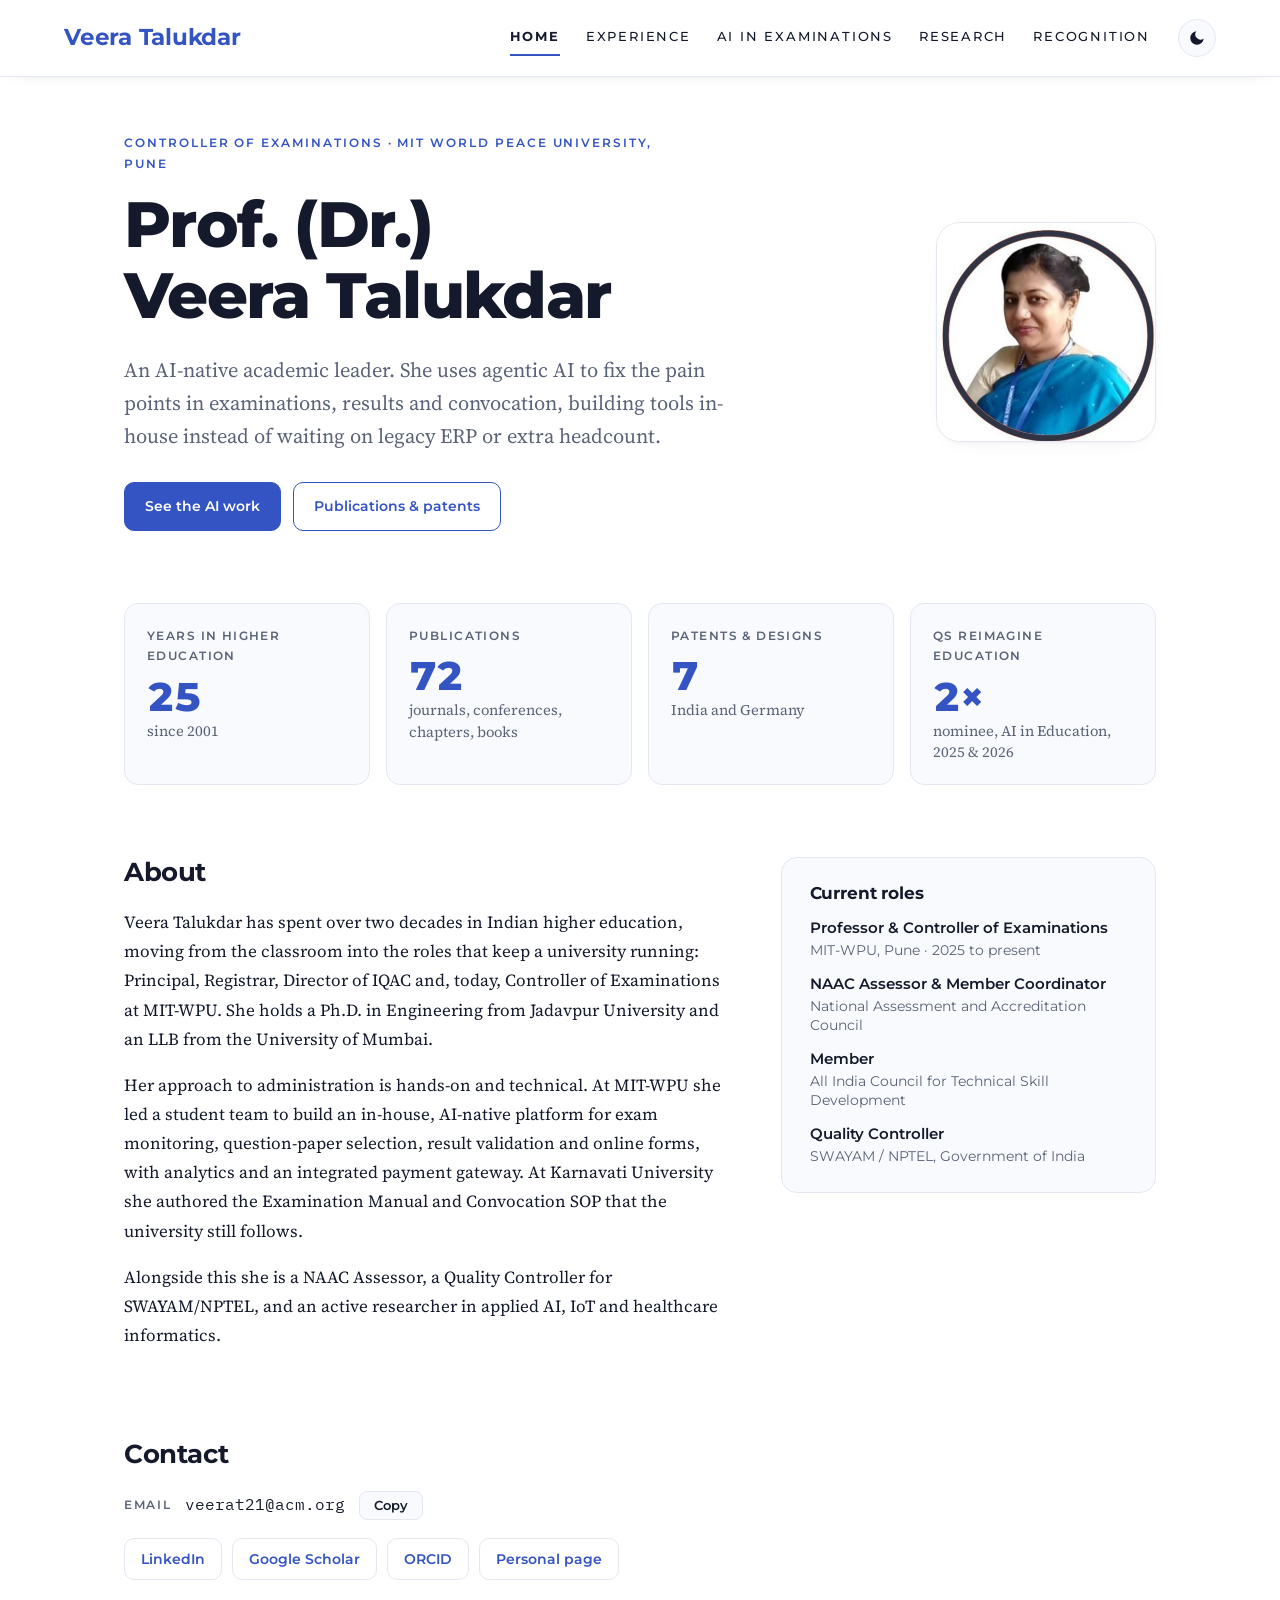
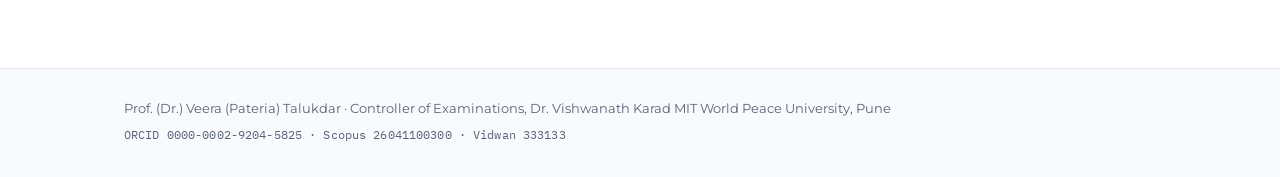
==== index.html @ 5de2f0cc "Add files via upload" ====
<!doctype html><html><head><meta charset=utf8><meta name=viewport content="width=device-width,initial-scale=1,viewport-fit=cover"><style>:root{color-scheme:light;box-sizing:border-box;padding-top:env(safe-area-inset-top,0px);padding-bottom:env(safe-area-inset-bottom,0px)}html{scroll-padding-top:env(safe-area-inset-top,0px)}body{margin:0;padding:0;font:14px -apple-system,BlinkMacSystemFont,sans-serif;background:#faf9f5;color:#141413}img{max-width:100%}[hidden]:not([hidden=until-found i]){display:none!important}</style></head><body>
<title>Prof. Veera Talukdar</title>
<link rel="preconnect" href="https://fonts.googleapis.com"><link rel="preconnect" href="https://fonts.gstatic.com" crossorigin><link rel="stylesheet" href="https://fonts.googleapis.com/css2?family=Montserrat:wght@500;600;700;800&amp;family=Source+Serif+4:ital,opsz,wght@0,8..60,400;0,8..60,600;1,8..60,400&amp;family=IBM+Plex+Mono:wght@400;500&amp;display=swap">
<link rel="stylesheet" href="styles.css">
<script>try{var t=localStorage.getItem("vt-theme");if(t)document.documentElement.setAttribute("data-theme",t)}catch(e){}</script>
<header class="top">
  <div class="top-in">
    <a class="brand" href="index.html">Veera Talukdar</a>
    <nav aria-label="Site"><ul><li><a href="index.html" aria-current="page">Home</a></li><li><a href="experience.html">Experience</a></li><li><a href="ai-in-examinations.html">AI in Examinations</a></li><li><a href="research.html">Research</a></li><li><a href="recognition.html">Recognition</a></li></ul></nav>
    <button type="button" class="theme-toggle" id="themeToggle" aria-label="Switch to dark theme" title="Switch theme">
      <svg class="i-moon" viewBox="0 0 24 24" width="18" height="18" aria-hidden="true"><path fill="currentColor" d="M21 12.8A9 9 0 1 1 11.2 3a7 7 0 0 0 9.8 9.8Z"/></svg>
      <svg class="i-sun" viewBox="0 0 24 24" width="18" height="18" aria-hidden="true"><circle cx="12" cy="12" r="4.5" fill="currentColor"/><g stroke="currentColor" stroke-width="2" stroke-linecap="round"><path d="M12 2v2.5M12 19.5V22M2 12h2.5M19.5 12H22M4.9 4.9l1.8 1.8M17.3 17.3l1.8 1.8M4.9 19.1l1.8-1.8M17.3 6.7l1.8-1.8"/></g></svg>
    </button>
  </div>
</header>
<main class="sheet">

<section class="hero">
  <div class="hero-text">
    <p class="eyebrow">Controller of Examinations &middot; MIT World Peace University, Pune</p>
    <h1>Prof. (Dr.) Veera Talukdar</h1>
    <p class="lede">An AI-native academic leader. She uses agentic AI to fix the pain points in examinations,
    results and convocation, building tools in-house instead of waiting on legacy ERP or extra headcount.</p>
    <div class="actions">
      <a class="btn" href="ai-in-examinations.html">See the AI work</a>
      <a class="btn ghost" href="research.html">Publications &amp; patents</a>
    </div>
  </div>
  <figure class="portrait"><img src="photo.jpg" alt="Portrait of Prof. (Dr.) Veera Talukdar" width="210" height="210"></figure>
</section>

<section class="register" aria-label="At a glance">
  <dl>
    <div><dt>Years in higher education</dt><dd><b>25</b><span>since 2001</span></dd></div>
    <div><dt>Publications</dt><dd><b>72</b><span>journals, conferences, chapters, books</span></dd></div>
    <div><dt>Patents &amp; designs</dt><dd><b>7</b><span>India and Germany</span></dd></div>
    <div><dt>QS Reimagine Education</dt><dd><b>2&times;</b><span>nominee, AI in Education, 2025 &amp; 2026</span></dd></div>
  </dl>
</section>

<section class="split">
  <div>
    <h2>About</h2>
    <p>Veera Talukdar has spent over two decades in Indian higher education, moving from the classroom into
    the roles that keep a university running: Principal, Registrar, Director of IQAC and, today, Controller of
    Examinations at MIT-WPU. She holds a Ph.D. in Engineering from Jadavpur University and an LLB from the
    University of Mumbai.</p>
    <p>Her approach to administration is hands-on and technical. At MIT-WPU she led a student team to build an
    in-house, AI-native platform for exam monitoring, question-paper selection, result validation and
    online forms, with analytics and an integrated payment gateway. At Karnavati University she authored the
    Examination Manual and Convocation SOP that the university still follows.</p>
    <p>Alongside this she is a NAAC Assessor, a Quality Controller for SWAYAM/NPTEL, and an active researcher in
    applied AI, IoT and healthcare informatics.</p>
  </div>
  <aside class="note">
    <h3>Current roles</h3>
    <ul class="plain">
      <li><b>Professor &amp; Controller of Examinations</b><span>MIT-WPU, Pune &middot; 2025 to present</span></li>
      <li><b>NAAC Assessor &amp; Member Coordinator</b><span>National Assessment and Accreditation Council</span></li>
      <li><b>Member</b><span>All India Council for Technical Skill Development</span></li>
      <li><b>Quality Controller</b><span>SWAYAM / NPTEL, Government of India</span></li>
    </ul>
  </aside>
</section>

<section>
  <h2>Contact</h2>
  <div class="contact">
    <div class="copyrow">
      <span class="label">Email</span>
      <code id="email">veerat21@acm.org</code>
      <button type="button" class="copy" data-copy="email">Copy</button>
    </div>
    <ul class="links">
      <li><a href="https://www.linkedin.com/in/dr-veera-pateria-talukdar-26930b17/">LinkedIn</a></li>
      <li><a href="https://scholar.google.com/citations?user=azy2nTkAAAAJ">Google Scholar</a></li>
      <li><a href="https://orcid.org/0000-0002-9204-5825">ORCID</a></li>
      <li><a href="https://sites.google.com/view/veerat/home">Personal page</a></li>
    </ul>
  </div>
</section>

</main>
<footer class="foot">
  <div class="foot-in">
    <p>Prof. (Dr.) Veera (Pateria) Talukdar &middot; Controller of Examinations, Dr. Vishwanath Karad MIT World Peace University, Pune</p>
    <p class="mono">ORCID 0000-0002-9204-5825 &middot; Scopus 26041100300 &middot; Vidwan 333133</p>
  </div>
</footer>
<script src="site.js"></script>

</body></html>
---- styles.css ----
/* Layout: white, airy single column; bold geometric headings, serif reading text, mono dates,
   bordered cards for entries. Blue is the only accent. Light by default, dark via the toggle. */
:root {
  --bg: #FFFFFF;
  --surface: #F8FAFD;
  --border: #E3E8F1;
  --ink: #141A2C;
  --muted: #5A6377;
  --accent: #3454C4;
  --accent-soft: #EDF1FC;
  --shadow: 0 1px 2px rgba(20, 26, 44, .04), 0 8px 24px -16px rgba(20, 26, 44, .12);
  --font-display: "Montserrat", "Avenir Next", "Segoe UI", system-ui, sans-serif;
  --font-body: "Source Serif 4", "Iowan Old Style", Georgia, serif;
  --font-mono: "IBM Plex Mono", ui-monospace, "SFMono-Regular", Menlo, monospace;
  color-scheme: light;
}
:root[data-theme="dark"] {
  --bg: #0E1220;
  --surface: #151A2A;
  --border: #262D43;
  --ink: #E8EBF4;
  --muted: #9CA5BC;
  --accent: #8EA6FF;
  --accent-soft: rgba(142, 166, 255, .12);
  --shadow: 0 1px 2px rgba(0, 0, 0, .3), 0 8px 24px -16px rgba(0, 0, 0, .6);
  color-scheme: dark;
}

* { box-sizing: border-box; }
html { -webkit-text-size-adjust: 100%; }
body {
  margin: 0; background: var(--bg); color: var(--ink);
  font-family: var(--font-body); font-size: 1.06rem; line-height: 1.72;
  transition: background-color .2s ease, color .2s ease;
}
a { color: var(--accent); text-underline-offset: .2em; text-decoration-thickness: 1px; }
a:hover { text-decoration-thickness: 2px; }
:focus-visible { outline: 2px solid var(--accent); outline-offset: 3px; border-radius: 3px; }
.mono { font-family: var(--font-mono); font-size: .9rem; letter-spacing: .01em; }
.sr { position: absolute; width: 1px; height: 1px; overflow: hidden; clip: rect(0 0 0 0); white-space: nowrap; }
b, strong { font-weight: 600; }

/* ---------- header ---------- */
.top {
  position: sticky; top: env(safe-area-inset-top, 0px); z-index: 10;
  background: color-mix(in srgb, var(--bg) 94%, transparent);
  backdrop-filter: blur(10px); border-bottom: 1px solid var(--border);
  box-shadow: 0 6px 18px -16px rgba(20, 26, 44, .35);
}
.top-in {
  max-width: 1200px; margin: 0 auto; padding-inline: 24px; padding-block: 18px;
  display: flex; align-items: center; gap: 12px 28px; flex-wrap: wrap;
}
.brand {
  font-family: var(--font-display); font-weight: 700; font-size: 1.45rem; letter-spacing: -.01em;
  color: var(--accent); text-decoration: none; margin-right: auto;
}
.top nav ul { list-style: none; margin: 0; padding: 0; display: flex; flex-wrap: wrap; gap: 4px 26px; }
.top nav a {
  display: block; padding-block: 6px; text-decoration: none; color: var(--ink);
  font-family: var(--font-display); font-size: .8rem; font-weight: 500; letter-spacing: .14em; text-transform: uppercase;
  border-bottom: 2px solid transparent;
}
.top nav a:hover { color: var(--accent); }
.top nav a[aria-current="page"] { font-weight: 700; border-bottom-color: var(--accent); }
.theme-toggle {
  width: 38px; height: 38px; display: grid; place-items: center; border-radius: 50%; cursor: pointer;
  background: var(--surface); color: var(--ink); border: 1px solid var(--border);
}
.theme-toggle:hover { color: var(--accent); border-color: var(--accent); }
.theme-toggle .i-sun { display: none; }
:root[data-theme="dark"] .theme-toggle .i-sun { display: block; }
:root[data-theme="dark"] .theme-toggle .i-moon { display: none; }

/* ---------- page column ---------- */
.sheet {
  max-width: 1080px; margin: 0 auto; padding-inline: 24px; padding-block: 56px 88px;
  display: grid; gap: 72px;
}
.sheet > * { min-width: 0; }

h1, h2, h3 { font-family: var(--font-display); text-wrap: balance; margin: 0; line-height: 1.12; color: var(--ink); }
h1 { font-size: clamp(2.4rem, 5.4vw, 4rem); font-weight: 800; letter-spacing: -.025em; }
h2 { font-size: 1.65rem; font-weight: 700; letter-spacing: -.015em; margin-bottom: 22px; }
h3 { font-size: 1.22rem; font-weight: 700; letter-spacing: -.01em; }
p { margin: 0 0 1em; max-width: 68ch; }
.eyebrow {
  font-family: var(--font-display); font-size: .76rem; text-transform: uppercase; letter-spacing: .16em; font-weight: 600;
  color: var(--accent); margin-bottom: 14px;
}
.lede { font-size: 1.28rem; line-height: 1.6; color: var(--muted); max-width: 60ch; margin-top: 22px; }

/* page title marker: one square and one small square */
.page-head h1, .hero h1 { display: flex; align-items: center; gap: 20px; }
.page-head h1::before, .hero h1::before {
  content: ""; flex: none; width: 20px; height: 20px;
  background:
    linear-gradient(var(--accent), var(--accent)) 0 0 / 13px 13px no-repeat,
    linear-gradient(var(--accent), var(--accent)) 14px 14px / 6px 6px no-repeat;
}
.hero h1 { display: block; }
.hero h1::before { display: none; }

/* ---------- hero ---------- */
.hero { display: grid; grid-template-columns: minmax(0, 1fr) auto; gap: 32px 56px; align-items: center; }
.hero-text { min-width: 0; }
.portrait { margin: 0; }
.portrait img {
  display: block; width: 220px; height: 220px; max-width: 100%; border-radius: 24px; object-fit: cover;
  border: 1px solid var(--border); box-shadow: var(--shadow);
}
.actions { display: flex; flex-wrap: wrap; gap: 12px; margin-top: 30px; }
.btn {
  display: inline-block; padding: 11px 20px; border-radius: 10px; text-decoration: none;
  font-family: var(--font-display); font-weight: 600; font-size: .9rem;
  background: var(--accent); color: var(--bg); border: 1.5px solid var(--accent);
}
.btn:hover { filter: brightness(1.08); text-decoration: none; }
.btn.ghost { background: transparent; color: var(--accent); }
.btn.ghost:hover { background: var(--accent-soft); }

/* ---------- stats ---------- */
.register dl { margin: 0; display: grid; grid-template-columns: repeat(4, minmax(0, 1fr)); gap: 16px; }
.register dl > div {
  min-width: 0; padding: 22px 22px 20px; border: 1px solid var(--border); border-radius: 14px; background: var(--surface);
}
.register dt { font-family: var(--font-display); font-size: .74rem; text-transform: uppercase; letter-spacing: .12em; font-weight: 600; color: var(--muted); }
.register dd { margin: 10px 0 0; display: grid; gap: 4px; }
.register dd b {
  font-family: var(--font-display); font-size: 2.5rem; line-height: 1; font-weight: 800; letter-spacing: -.02em;
  color: var(--accent); font-variant-numeric: tabular-nums;
}
.register dd span { font-size: .92rem; color: var(--muted); line-height: 1.45; }

/* ---------- cards ---------- */
.card { border: 1px solid var(--border); border-radius: 16px; background: var(--surface); padding: 30px 34px; }
.badge {
  width: 66px; height: 66px; flex: none; border-radius: 12px; display: grid; place-items: center;
  background: var(--accent-soft); color: var(--accent);
  font-family: var(--font-display); font-weight: 700; font-size: .82rem; letter-spacing: .04em;
}

/* ---------- split + note ---------- */
.split { display: grid; grid-template-columns: minmax(0, 1.6fr) minmax(0, 1fr); gap: 32px 56px; align-items: start; }
.split > * { min-width: 0; }
.note { border: 1px solid var(--border); border-radius: 16px; background: var(--surface); padding: 26px 28px; }
.note h3 { margin-bottom: 16px; font-size: 1.05rem; }
.note p { font-size: 1rem; }
.plain { list-style: none; margin: 0; padding: 0; display: grid; gap: 14px; }
.plain li { display: grid; gap: 2px; line-height: 1.4; }
.plain b { font-family: var(--font-display); font-size: .92rem; font-weight: 600; }
.plain span { font-family: var(--font-display); font-size: .86rem; color: var(--muted); }
.ticks { margin: 0; padding-left: 22px; display: grid; gap: 10px; }
.ticks li { max-width: 72ch; }
.ticks li::marker { color: var(--accent); }

/* ---------- contact ---------- */
.contact { display: grid; gap: 18px; }
.copyrow { display: flex; flex-wrap: wrap; align-items: center; gap: 10px 14px; }
.copyrow .label { font-family: var(--font-display); font-size: .74rem; text-transform: uppercase; letter-spacing: .14em; font-weight: 600; color: var(--muted); }
.copyrow code { font-family: var(--font-mono); font-size: 1rem; user-select: all; overflow-wrap: anywhere; }
.copy {
  font-family: var(--font-display); font-size: .8rem; font-weight: 600; padding: 6px 14px; border-radius: 8px; cursor: pointer;
  border: 1px solid var(--border); background: var(--surface); color: var(--ink);
}
.copy:hover { border-color: var(--accent); color: var(--accent); }
.links { list-style: none; margin: 0; padding: 0; display: flex; flex-wrap: wrap; gap: 10px; }
.links a {
  display: inline-block; padding: 8px 16px; border-radius: 10px; border: 1px solid var(--border);
  font-family: var(--font-display); font-weight: 600; font-size: .88rem; text-decoration: none;
}
.links a:hover { background: var(--accent-soft); border-color: var(--accent); }

/* ---------- experience ---------- */
.page-head { display: grid; }
.page-head .lede { margin-top: 26px; }
.timeline { list-style: none; margin: 0; padding: 0; display: grid; gap: 22px; }
.role-top { display: grid; grid-template-columns: auto minmax(0, 1fr) auto; gap: 6px 24px; align-items: center; }
.role-id { min-width: 0; }
.org { font-family: var(--font-display); font-size: 1rem; color: var(--muted); margin: 6px 0 0; }
.when { color: var(--muted); margin: 0; white-space: nowrap; font-variant-numeric: tabular-nums; }
.role ul { margin: 24px 0 0; padding-left: calc(66px + 24px + 2px); display: grid; gap: 10px; }
.role li { max-width: 72ch; }

/* ---------- AI page ---------- */
.trio { display: grid; grid-template-columns: repeat(3, minmax(0, 1fr)); gap: 16px; }
.trio > div { min-width: 0; padding: 24px; border: 1px solid var(--border); border-radius: 16px; background: var(--surface); }
.trio p { font-size: 1rem; margin: 0; }
.step {
  font-family: var(--font-display); font-size: .78rem; color: var(--accent); text-transform: uppercase;
  letter-spacing: .14em; font-weight: 700; margin-bottom: 10px !important;
}
.tools { list-style: none; counter-reset: q; margin: 0; padding: 0; display: grid; gap: 14px; }
.tools li {
  counter-increment: q; display: grid; grid-template-columns: 66px minmax(0, 1fr); gap: 2px 24px; align-items: center;
  padding: 22px 28px; border: 1px solid var(--border); border-radius: 16px; background: var(--surface);
}
.tools li::before {
  content: counter(q, decimal-leading-zero); grid-row: span 2; width: 66px; height: 66px; border-radius: 12px;
  display: grid; place-items: center; background: var(--accent-soft); color: var(--accent);
  font-family: var(--font-mono); font-weight: 500; font-size: 1.05rem;
}
.tools h3 { font-size: 1.15rem; }
.tools p { margin: 2px 0 0; color: var(--muted); font-size: 1rem; }

/* ---------- tables ---------- */
.tablewrap { overflow-x: auto; border: 1px solid var(--border); border-radius: 14px; }
table { border-collapse: collapse; width: 100%; min-width: 640px; font-size: .98rem; }
th {
  text-align: left; font-family: var(--font-display); font-size: .72rem; text-transform: uppercase; letter-spacing: .12em;
  font-weight: 700; color: var(--muted); padding: 12px 16px; background: var(--surface); border-bottom: 1px solid var(--border);
}
td { padding: 13px 16px; border-bottom: 1px solid var(--border); vertical-align: top; line-height: 1.5; }
td.mono { white-space: nowrap; color: var(--accent); }
tr:last-child td { border-bottom: 0; }
td .sub { display: block; font-family: var(--font-display); font-size: .82rem; color: var(--accent); margin-top: 4px; }
.pill {
  display: inline-block; font-family: var(--font-display); font-size: .74rem; font-weight: 600; padding: 3px 10px;
  border-radius: 99px; border: 1px solid var(--border); color: var(--muted); white-space: nowrap;
}
.pill.done { color: var(--accent); border-color: transparent; background: var(--accent-soft); }

/* ---------- publications ---------- */
.filters { display: flex; flex-wrap: wrap; gap: 8px; align-items: center; margin-bottom: 14px; }
.chip {
  font-family: var(--font-display); font-size: .84rem; font-weight: 600; cursor: pointer; padding: 7px 14px; border-radius: 99px;
  border: 1px solid var(--border); background: var(--bg); color: var(--ink);
}
.chip span { font-family: var(--font-mono); font-size: .76rem; font-weight: 400; color: var(--muted); margin-left: 4px; }
.chip:hover { border-color: var(--accent); }
.chip[aria-pressed="true"] { border-color: var(--accent); background: var(--accent); color: var(--bg); }
.chip[aria-pressed="true"] span { color: var(--bg); opacity: .8; }
.search { flex: 1 1 220px; display: flex; }
.search input {
  width: 100%; font-family: var(--font-display); font-size: .9rem; padding: 8px 14px; border-radius: 10px;
  border: 1px solid var(--border); background: var(--bg); color: var(--ink);
}
.search input:focus { border-color: var(--accent); outline: none; box-shadow: 0 0 0 3px var(--accent-soft); }
.count { color: var(--muted); margin-bottom: 6px; }
.pubs { margin: 0; padding-left: 2.8rem; display: grid; }
.pubs li { padding-block: 12px; padding-left: 8px; border-bottom: 1px solid var(--border); font-size: 1rem; line-height: 1.6; overflow-wrap: anywhere; }
.pubs li::marker { font-family: var(--font-mono); font-size: .82rem; color: var(--accent); }
.pubs .me { color: var(--accent); }
.empty { color: var(--muted); font-style: italic; }

/* ---------- awards ---------- */
.awards { list-style: none; margin: 0; padding: 0; display: grid; }
.awards li { display: grid; grid-template-columns: 4.2rem minmax(0, 1fr); gap: 16px; padding-block: 14px; border-bottom: 1px solid var(--border); }
.yr { color: var(--accent); padding-top: 3px; font-variant-numeric: tabular-nums; }
.tags { list-style: none; margin: 0; padding: 0; display: flex; flex-wrap: wrap; gap: 8px; }
.tags li {
  font-family: var(--font-display); font-size: .84rem; padding: 7px 14px; border: 1px solid var(--border);
  border-radius: 10px; background: var(--surface);
}

/* ---------- footer ---------- */
.foot { border-top: 1px solid var(--border); background: var(--surface); }
.foot-in { max-width: 1080px; margin: 0 auto; padding-inline: 24px; padding-block: 28px; font-family: var(--font-display); font-size: .84rem; color: var(--muted); }
.foot-in p { margin: 0 0 4px; max-width: none; }
.foot-in .mono { font-size: .78rem; }

@media (prefers-reduced-motion: no-preference) {
  .card, .tools li, .trio > div, .register dl > div { transition: border-color .2s ease, box-shadow .2s ease; }
  .card:hover, .tools li:hover, .trio > div:hover { border-color: color-mix(in srgb, var(--accent) 35%, var(--border)); box-shadow: var(--shadow); }
}

/* ---------- responsive ---------- */
@media (max-width: 960px) {
  .top nav ul { gap: 4px 18px; }
  .register dl { grid-template-columns: repeat(2, minmax(0, 1fr)); }
  .split { grid-template-columns: minmax(0, 1fr); }
  .trio { grid-template-columns: minmax(0, 1fr); }
}
@media (max-width: 640px) {
  .top-in { padding-inline: 16px; padding-block: 12px; }
  .brand { font-size: 1.2rem; }
  .top nav { order: 3; width: 100%; }
  .top nav ul { gap: 2px 16px; }
  .top nav a { font-size: .72rem; letter-spacing: .1em; }
  .sheet { padding-inline: 16px; padding-block: 36px 64px; gap: 52px; }
  .page-head h1 { gap: 14px; }
  .hero { grid-template-columns: minmax(0, 1fr); }
  .portrait { order: -1; }
  .portrait img { width: 140px; height: 140px; border-radius: 18px; }
  .card { padding: 22px 20px; }
  .role-top { grid-template-columns: auto minmax(0, 1fr); }
  .when { grid-column: 2; white-space: normal; }
  .role ul { padding-left: 20px; }
  .badge { width: 52px; height: 52px; font-size: .72rem; }
  .tools li { grid-template-columns: 48px minmax(0, 1fr); padding: 18px; gap: 2px 16px; }
  .tools li::before { width: 48px; height: 48px; font-size: .9rem; }
  .foot-in { padding-inline: 16px; }
}
@media (max-width: 420px) {
  .register dl { grid-template-columns: minmax(0, 1fr); }
}
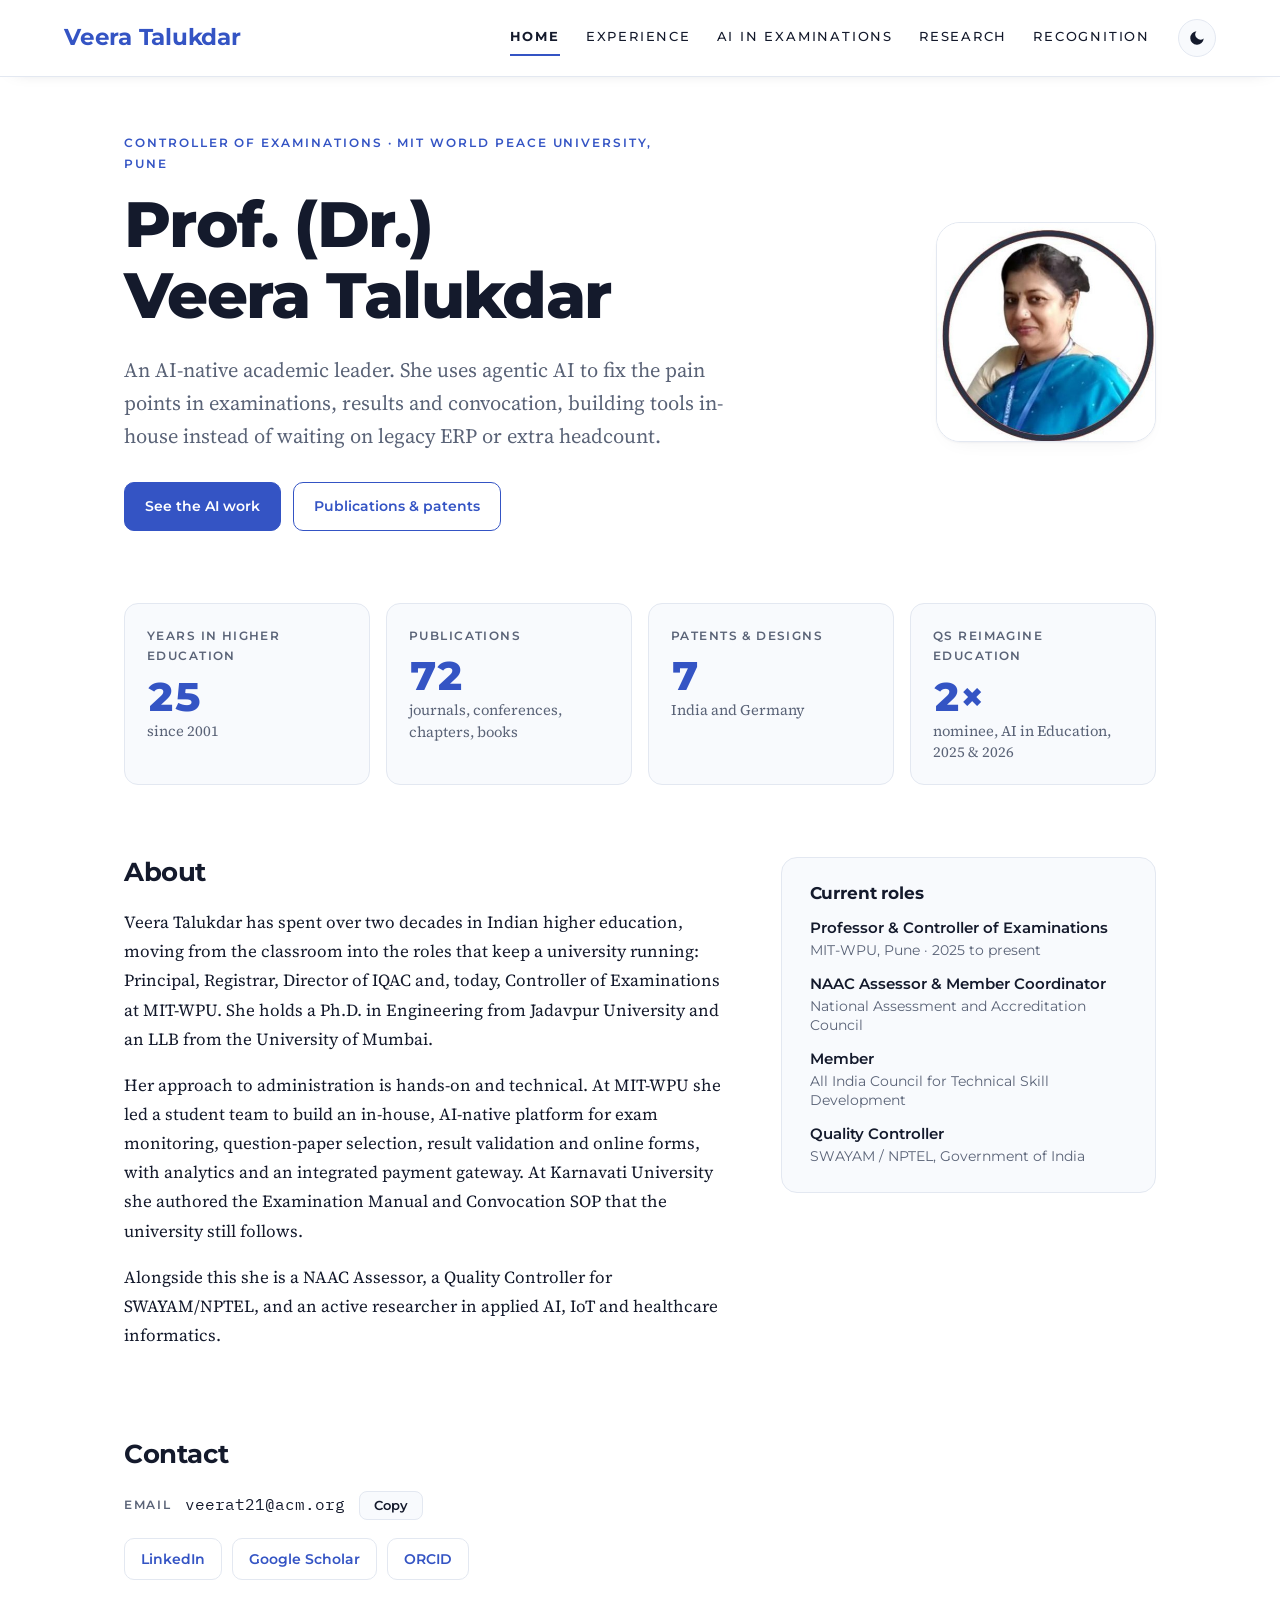
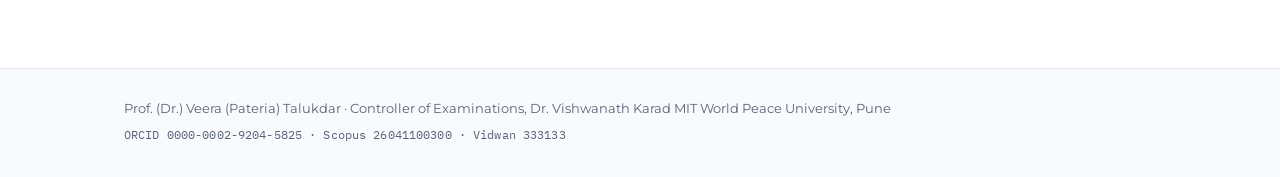
==== commit 2a9f4fb3: "Update index.html" ====
--- a/index.html
+++ b/index.html
@@ -75,7 +75,7 @@
       <li><a href="https://www.linkedin.com/in/dr-veera-pateria-talukdar-26930b17/">LinkedIn</a></li>
       <li><a href="https://scholar.google.com/citations?user=azy2nTkAAAAJ">Google Scholar</a></li>
       <li><a href="https://orcid.org/0000-0002-9204-5825">ORCID</a></li>
-      <li><a href="https://sites.google.com/view/veerat/home">Personal page</a></li>
+      <!-- <li><a href="https://sites.google.com/view/veerat/home">Personal page</a></li> -->
     </ul>
   </div>
 </section>
@@ -89,4 +89,4 @@
 </footer>
 <script src="site.js"></script>
 
-</body></html>+</body></html>
